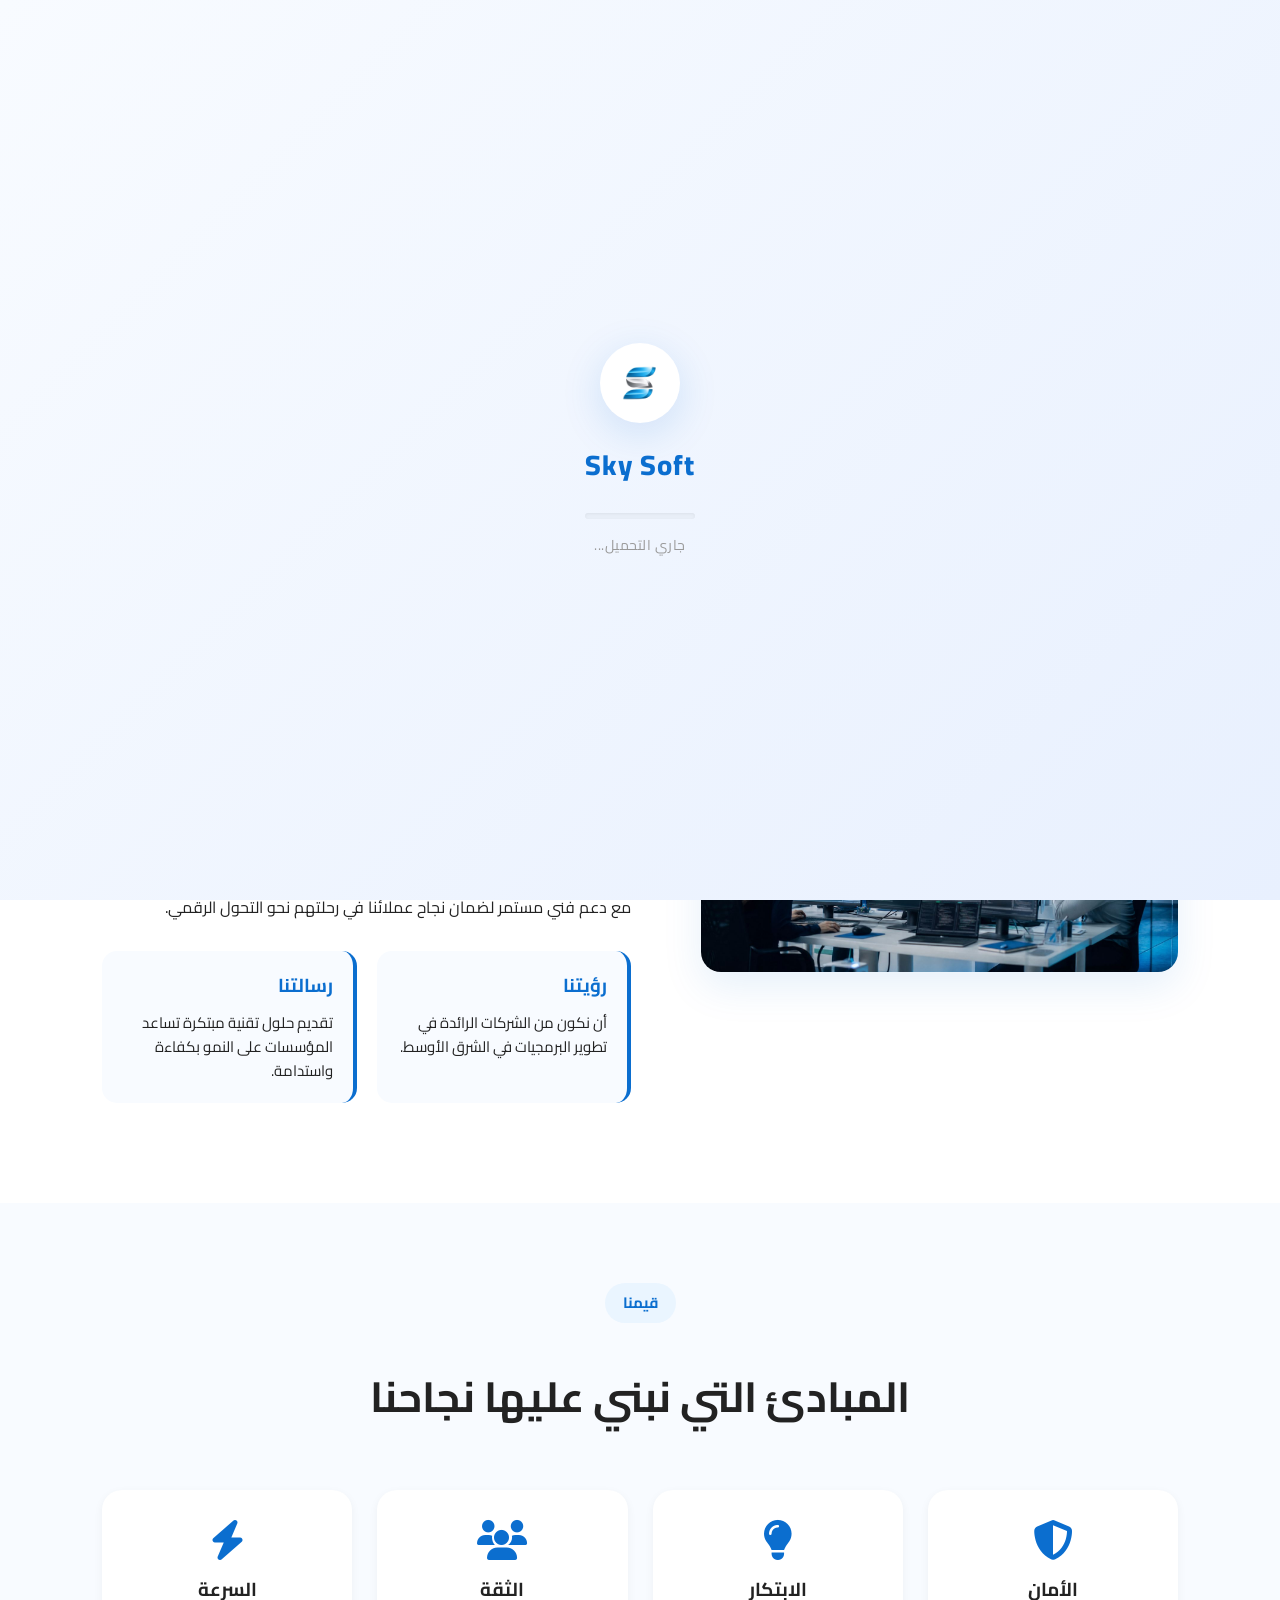
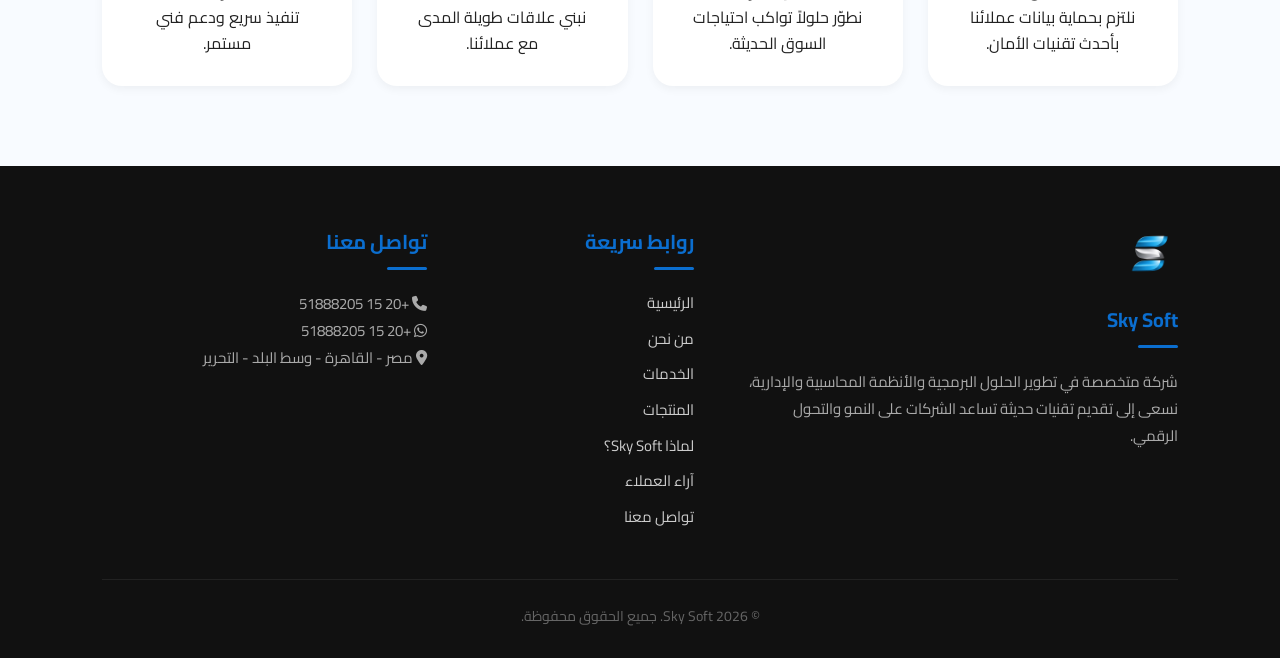
==== about.html @ 3130e707 "Initial commit" ====
<!DOCTYPE html>
<html lang="ar" dir="rtl">

<head>
    <meta charset="UTF-8">
    <meta name="viewport" content="width=device-width, initial-scale=1.0">
    
    <!-- SEO Tags -->
    <meta name="description" content="Sky Soft شركة متخصصة في تطوير الأنظمة المحاسبية والإدارية وحلول ERP وCRM ونقاط البيع، لمساعدة الشركات على إدارة أعمالها بكفاءة.">
    <meta name="keywords" content="Sky Soft, برامج محاسبة, ERP, CRM, POS, برامج شركات, حلول برمجية, برامج إدارية">
    <meta name="author" content="Sky Soft">
    <meta name="robots" content="index, follow">
    <meta name="theme-color" content="#0b6ecf">
    <link rel="icon" href="favicon.ico">
    <link rel="canonical" href="https://engroaa.github.io/skysoft-ERP/about.html">

    <meta property="og:title" content="من نحن | Sky Soft">
    <meta property="og:description" content="تعرف على قصة نجاح Sky Soft ورؤيتنا في تطوير الحلول البرمجية الذكية.">
    <meta property="og:type" content="website">
    <meta property="og:image" content="https://engroaa.github.io/skysoft-ERP/images/og-image.jpg">
    <meta property="og:url" content="https://engroaa.github.io/skysoft-ERP/about.html">
    <meta property="og:locale" content="ar_EG">
    <meta name="twitter:card" content="summary_large_image">

    <link rel="preconnect" href="https://fonts.googleapis.com">
    <link rel="preconnect" href="https://fonts.gstatic.com" crossorigin>
    <link href="https://fonts.googleapis.com/css2?family=Cairo:wght@300;400;600;700;800&display=swap" rel="stylesheet">
    <link rel="stylesheet" href="https://cdnjs.cloudflare.com/ajax/libs/font-awesome/6.7.2/css/all.min.css">
    
    <!-- استدعاء ملف الـ CSS المنظم الجديد -->
    <link rel="stylesheet" href="css/style.css">
    <link rel="stylesheet" href="css/responsive.css">

    <link rel="preload" href="images/about-story.jpg" as="image">
    <link rel="preload" href="favicon.ico" as="image">

    <title>من نحن | Sky Soft</title>
</head>

<body>

<!-- ============================================ -->
<!-- 1. LOADER - نسخة محدثة -->
<!-- ============================================ -->
<div id="loader">
    <div class="loader-container">
        <div class="loader-logo">
            <img src="images/logo-icon.png" alt="Sky Soft">
        </div>
        <h2 class="loader-title">Sky Soft</h2>
        <div class="loader-bar-wrapper">
            <div class="loader-bar">
                <div class="loader-bar-fill"></div>
            </div>
        </div>
        <p class="loader-text">جاري التحميل...</p>
    </div>
</div>
<!-- ============================================ -->
<!-- 2. PROGRESS BAR -->
<!-- ============================================ -->
<div id="progress-bar"></div>

<!-- ============================================ -->
<!-- 3. SKY ASSISTANT (البوت التفاعلي) -->
<!-- ============================================ -->
<div class="sky-assistant">
    <button class="assistant-btn" id="assistantBtn">
        <i class="fa-solid fa-headset"></i>
    </button>
</div>

<div class="assistant-popup" id="assistantPopup">
    <div class="assistant-header">
        <h3>🤖 Sky Assistant</h3>
        <button id="closeAssistant">
            <i class="fa-solid fa-xmark"></i>
        </button>
    </div>
    <div class="assistant-body">
        <p class="assistant-greeting">👋 أهلاً بك في Sky Assistant</p>
        <p class="assistant-sub">اختر سؤالك من القائمة للحصول على الإجابة:</p>
        
        <!-- القائمة المنسدلة -->
        <div class="assistant-dropdown">
            <button class="assistant-dropdown-btn" id="dropdownBtn">
                <span id="selectedQuestion">-- اختر سؤالك --</span>
                <i class="fa-solid fa-chevron-down"></i>
            </button>
            <ul class="assistant-dropdown-menu" id="dropdownMenu">
                <li data-value="q1">ما هي الخدمات التي تقدمها Sky Soft؟</li>
                <li data-value="q2">هل توفرون دعماً فنياً؟</li>
                <li data-value="q3">هل يمكن تخصيص الأنظمة؟</li>
                <li data-value="q4">كيف يمكنني التواصل مع فريق الدعم الفني؟</li>
                <li data-value="q5">هل يمكن ربط البرنامج بماكينة الكاشير؟</li>
                <li data-value="q6">هل يمكن إصدار تقارير مالية مفصلة؟</li>
                <li data-value="q7">هل الدعم الفني متاح طوال اليوم؟</li>
                <li data-value="q8">هل يوجد دعم فني بعد شراء البرنامج؟</li>
                <li data-value="q9">هل أحتاج إلى خبرة محاسبية لاستخدام البرنامج؟</li>
                <li data-value="q10">هل البرنامج آمن على بياناتي؟</li>
            </ul>
        </div>

        <div id="assistantAnswer" class="assistant-answer" style="display: none;">
            <div class="answer-content">
                <i class="fa-solid fa-circle-check"></i>
                <p id="answerText"></p>
            </div>
        </div>

        <div class="assistant-divider"></div>

        <p class="assistant-contact-text">📞 لم تجد إجابة؟ تواصل معنا مباشرة:</p>
        <a href="https://wa.me/201551888205?text=السلام عليكم، أرغب في الاستفسار عن خدمات Sky Soft."
           target="_blank"
           class="assistant-whatsapp">
            <i class="fa-brands fa-whatsapp"></i>
            تواصل عبر واتساب
        </a>
    </div>
</div>

<header>
    <nav class="navbar">
        <a href="index.html" class="logo">
            <img src="images/logo-icon.png" alt="Sky Soft Logo">
            <span>Sky Soft</span>
        </a>
        <div class="menu-toggle" id="menuToggle">
            <i class="fa-solid fa-bars"></i>
        </div>
        <ul class="nav-links">
            <li><a href="index.html">الرئيسية</a></li>
            <li><a href="about.html" class="active">من نحن</a></li>
            <li><a href="Services.html">الخدمات</a></li>
            <li><a href="products.html">المنتجات</a></li>
            <li><a href="WhyUs.html">لماذا Sky Soft؟</a></li>
            <li><a href="Testimonials.html">آراء العملاء</a></li>
            <li><a href="contact.html">تواصل معنا</a></li>
        </ul>
        <a href="https://wa.me/201551888205?text=السلام عليكم، أرغب في طلب استشارة بخصوص خدمات Sky Soft." 
           target="_blank" 
           class="btn">اطلب استشارة</a>
    </nav>
</header>

<section class="page-hero">
    <div class="shape shape1"></div>
    <div class="shape shape2"></div>
    <div class="shape shape3"></div>
    <div class="page-overlay"></div>
    <div class="page-content">
        <h1>من نحن</h1>
        <p>نؤمن بأن التكنولوجيا هي مفتاح نجاح الأعمال، ولذلك نطوّر حلولاً برمجية ذكية تساعد الشركات على النمو بكفاءة وأمان.</p>
        <div class="breadcrumb">
            <a href="index.html">الرئيسية</a>
            <span><i class="fa-solid fa-angle-left"></i></span>
            <span>من نحن</span>
        </div>
    </div>
</section>

<section class="about reveal">
    <div class="about-image">
        <img src="images/about-story.jpg" alt="فريق عمل Sky Soft">
    </div>
    <div class="about-content">
        <span class="section-title">قصتنا</span>
        <h2>نبني حلولاً تساعد الشركات على العمل بذكاء</h2>
        <p>في Sky Soft نؤمن بأن نجاح أي مؤسسة يبدأ من وجود نظام قوي لإدارة أعمالها. لذلك نعمل على تطوير أنظمة محاسبية وإدارية حديثة تساعد الشركات على تنظيم عملياتها واتخاذ قرارات أفضل اعتمادًا على بيانات دقيقة.</p>
        <p>نسعى دائمًا إلى تقديم حلول تجمع بين سهولة الاستخدام، الأداء العالي، والأمان، مع دعم فني مستمر لضمان نجاح عملائنا في رحلتهم نحو التحول الرقمي.</p>
        
        <div class="story-boxes" style="display: grid; grid-template-columns: 1fr 1fr; gap: 20px; margin-top: 30px;">
            <div class="story-box" style="background: #f8fbff; padding: 20px; border-radius: 15px; border-right: 4px solid var(--primary-color);">
                <h3 style="color: var(--primary-color); margin-bottom: 10px;">رؤيتنا</h3>
                <p style="font-size: 15px; margin-bottom: 0;">أن نكون من الشركات الرائدة في تطوير البرمجيات في الشرق الأوسط.</p>
            </div>
            <div class="story-box" style="background: #f8fbff; padding: 20px; border-radius: 15px; border-right: 4px solid var(--primary-color);">
                <h3 style="color: var(--primary-color); margin-bottom: 10px;">رسالتنا</h3>
                <p style="font-size: 15px; margin-bottom: 0;">تقديم حلول تقنية مبتكرة تساعد المؤسسات على النمو بكفاءة واستدامة.</p>
            </div>
        </div>
    </div>
</section>

<section class="values reveal" style="padding: 80px 8%; background: #f8fbff;">
    <div class="section-header">
        <span class="section-title">قيمنا</span>
        <h2>المبادئ التي نبني عليها نجاحنا</h2>
    </div>
    <div class="values-grid" style="display: grid; grid-template-columns: repeat(auto-fit, minmax(220px, 1fr)); gap: 25px;">
        <div class="value-card" style="background: #fff; padding: 30px; border-radius: 20px; text-align: center; box-shadow: var(--shadow-sm);">
            <i class="fa-solid fa-shield-halved" style="font-size: 40px; color: var(--primary-color); margin-bottom: 15px;"></i>
            <h3>الأمان</h3>
            <p>نلتزم بحماية بيانات عملائنا بأحدث تقنيات الأمان.</p>
        </div>
        <div class="value-card" style="background: #fff; padding: 30px; border-radius: 20px; text-align: center; box-shadow: var(--shadow-sm);">
            <i class="fa-solid fa-lightbulb" style="font-size: 40px; color: var(--primary-color); margin-bottom: 15px;"></i>
            <h3>الابتكار</h3>
            <p>نطوّر حلولاً تواكب احتياجات السوق الحديثة.</p>
        </div>
        <div class="value-card" style="background: #fff; padding: 30px; border-radius: 20px; text-align: center; box-shadow: var(--shadow-sm);">
            <i class="fa-solid fa-users" style="font-size: 40px; color: var(--primary-color); margin-bottom: 15px;"></i>
            <h3>الثقة</h3>
            <p>نبني علاقات طويلة المدى مع عملائنا.</p>
        </div>
        <div class="value-card" style="background: #fff; padding: 30px; border-radius: 20px; text-align: center; box-shadow: var(--shadow-sm);">
            <i class="fa-solid fa-bolt" style="font-size: 40px; color: var(--primary-color); margin-bottom: 15px;"></i>
            <h3>السرعة</h3>
            <p>تنفيذ سريع ودعم فني مستمر.</p>
        </div>
    </div>
</section>

<!-- ============================================ -->
<!-- FOOTER - بدون بريد إلكتروني -->
<!-- ============================================ -->
<footer class="footer">
    <div class="footer-container">
        <!-- العمود 1: الشعار ووصف الشركة -->
        <div class="footer-col">
            <a href="index.html" style="text-decoration: none; color: inherit;">
                <img src="images/logo-icon.png" alt="Sky Soft Logo" class="footer-logo">
                <h3>Sky Soft</h3>
            </a>
            <p>شركة متخصصة في تطوير الحلول البرمجية والأنظمة المحاسبية والإدارية، نسعى إلى تقديم تقنيات حديثة تساعد الشركات على النمو والتحول الرقمي.</p>
        </div>

        <!-- العمود 2: روابط سريعة -->
        <div class="footer-col">
            <h3>روابط سريعة</h3>
            <ul>
                <li><a href="index.html">الرئيسية</a></li>
                <li><a href="about.html">من نحن</a></li>
                <li><a href="Services.html">الخدمات</a></li>
                <li><a href="products.html">المنتجات</a></li>
                <li><a href="WhyUs.html">لماذا Sky Soft؟</a></li>
                <li><a href="Testimonials.html">آراء العملاء</a></li>
                <li><a href="contact.html">تواصل معنا</a></li>
            </ul>
        </div>

        <!-- العمود 3: معلومات التواصل (بدون بريد إلكتروني) -->
        <div class="footer-col">
            <h3>تواصل معنا</h3>
            <p><i class="fa-solid fa-phone"></i> <a href="tel:+201551888205" style="color: inherit; text-decoration: none;">+20 15 51888205</a></p>
            <p><i class="fa-brands fa-whatsapp"></i> <a href="https://wa.me/201551888205?text=السلام عليكم، أرغب في الاستفسار عن خدمات Sky Soft." target="_blank" style="color: inherit; text-decoration: none;">+20 15 51888205</a></p>
            <p><i class="fa-solid fa-location-dot"></i> مصر - القاهرة - وسط البلد - التحرير</p>
        </div>
    </div>
    <hr>
    <div class="copyright">
        © <span id="year"></span> Sky Soft. جميع الحقوق محفوظة.
    </div>
</footer>

<button id="topBtn">
    <i class="fa-solid fa-arrow-up"></i>
</button>

<div id="toast" class="toast"></div>

<script src="js/main.js"></script>
</body>
</html>
---- css/style.css ----
/* style.css */
/*==========================
        1. ROOT & GENERAL
==========================*/
:root {
    /* Colors */
    --primary-color: #0b6ecf;
    --primary-hover: #0958a8;
    --secondary-color: #2196f3;
    --bg-light: #f8fbff;
    --bg-white: #ffffff;
    --text-dark: #222;
    --text-muted: #666;
    --text-light: #555;
    
    /* Shadows */
    --shadow-sm: 0 3px 10px rgba(0,0,0,.05);
    --shadow-md: 0 10px 25px rgba(0,0,0,.08);
    --shadow-lg: 0 15px 40px rgba(11, 110, 207, 0.1);
    
    /* Transitions */
    --transition: all 0.35s ease;
}

* {
    margin: 0;
    padding: 0;
    box-sizing: border-box;
}

html {
    scroll-behavior: smooth;
}

body {
    font-family: 'Cairo', sans-serif;
    background: var(--bg-light);
    color: var(--text-dark);
    line-height: 1.6;
    overflow-x: hidden;
}

a {
    text-decoration: none;
    transition: var(--transition);
}

ul {
    list-style: none;
}

img {
    max-width: 100%;
}

/*==========================
        2. COMPONENTS
==========================*/

/* Buttons */
.btn-primary {
    background: var(--primary-color);
    color: white;
    padding: 15px 35px;
    border-radius: 40px;
    font-weight: 600;
    box-shadow: 0 8px 20px rgba(11, 110, 207, .2);
    display: inline-block;
}

.btn-primary:hover {
    transform: translateY(-3px);
    box-shadow: 0 12px 25px rgba(11, 110, 207, .3);
    background: var(--primary-hover);
}

.btn-secondary {
    border: 2px solid var(--primary-color);
    color: var(--primary-color);
    padding: 15px 35px;
    border-radius: 40px;
    font-weight: 600;
    display: inline-block;
}

.btn-secondary:hover {
    background: var(--primary-color);
    color: white;
}

/* Section Header */
.section-header {
    text-align: center;
    max-width: 800px;
    margin: 0 auto 60px;
}

.section-title {
    display: inline-block;
    background: #eaf5ff;
    color: var(--primary-color);
    padding: 8px 18px;
    border-radius: 30px;
    font-size: 15px;
    font-weight: bold;
    margin-bottom: 20px;
}

.section-header h2 {
    font-size: 42px;
    margin: 20px 0;
    color: var(--text-dark);
}

/*==========================
        3. NAVBAR
==========================*/
header {
    position: fixed;
    width: 100%;
    top: 0;
    z-index: 1000;
}

.navbar {
    display: flex;
    justify-content: space-between;
    align-items: center;
    background: var(--bg-white);
    padding: 18px 8%;
    box-shadow: var(--shadow-sm);
    transition: var(--transition);
}

.navbar.scrolled {
    padding: 12px 8%;
    background: rgba(255, 255, 255, .97);
    backdrop-filter: blur(10px);
    box-shadow: 0 8px 25px rgba(0,0,0,.1);
}

.logo {
    display: flex;
    align-items: center;
    gap: 12px;
}

.logo img {
    width: 48px;
    height: 48px;
}

.nav-links {
    display: flex;
    gap: 28px;
}

.nav-links a {
    color: #333;
    font-size: 17px;
    font-weight: 500;
}

.nav-links a:hover, .nav-links a.active {
    color: var(--primary-color);
}

.navbar .btn {
    background: var(--primary-color);
    color: white;
    padding: 10px 24px;
    border-radius: 30px;
    font-weight: 600;
}

.menu-toggle {
    display: none;
    font-size: 28px;
    cursor: pointer;
    color: var(--primary-color);
}

/*==========================
        4. HERO SECTION
==========================*/
.hero {
    display: flex;
    padding: 170px 8% 60px;
    gap: 60px;
    justify-content: space-between;
    align-items: center;
    min-height: 90vh;
    background: linear-gradient(135deg, #edf6ff, #ffffff, #edf6ff);
}

.hero-text {
    width: 50%;
}

.hero-text h1 {
    font-size: 55px;
    color: var(--primary-color);
    line-height: 1.3;
    margin-bottom: 25px;
}

.hero-text p {
    font-size: 20px;
    line-height: 1.8;
    color: var(--text-light);
    margin-bottom: 35px;
}

.hero-buttons {
    display: flex;
    gap: 20px;
}

.hero-image {
    width: 45%;
    text-align: center;
}

.hero-image img {
    width: 100%;
    max-width: 550px;
    animation: float 4s ease-in-out infinite;
}

/*==========================
        5. ABOUT SECTION
==========================*/
.about {
    display: flex;
    align-items: center;
    justify-content: space-between;
    gap: 70px;
    padding: 100px 8%;
    background: white;
}

.about-image {
    width: 45%;
}

.about-image img {
    width: 100%;
    border-radius: 20px;
    box-shadow: var(--shadow-lg);
}

.about-content {
    width: 50%;
}

.about-content h2 {
    font-size: 40px;
    margin-bottom: 25px;
}

.about-list li {
    margin-bottom: 15px;
    font-size: 18px;
    display: flex;
    align-items: center;
    gap: 10px;
}

.about-list li::before {
    content: "✔";
    color: var(--primary-color);
    font-weight: bold;
}

/*==========================
        6. SERVICES & PRODUCTS
==========================*/
.services {
    padding: 100px 8%;
    background: var(--bg-light);
}

.services-grid, .products-grid, .why-grid {
    display: grid;
    grid-template-columns: repeat(auto-fit, minmax(280px, 1fr));
    gap: 30px;
}

.service-card, .product-card, .why-card {
    background: white;
    border-radius: 20px;
    padding: 40px 30px;
    text-align: center;
    transition: var(--transition);
    box-shadow: var(--shadow-sm);
}

.service-card:hover, .product-card:hover, .why-card:hover {
    transform: translateY(-12px);
    box-shadow: var(--shadow-lg);
}

.service-icon, .why-icon {
    font-size: 45px;
    margin-bottom: 20px;
    color: var(--primary-color);
}

.product-card {
    padding: 0;
    overflow: hidden;
}

.product-card img {
    width: 100%;
    height: 220px;
    object-fit: cover;
}

.product-card h3, .product-card p, .product-card a {
    margin: 20px;
}

/*==========================
        7. MODERN CONTACT
==========================*/
.contact-preview {
    padding: 100px 8%;
    background: var(--bg-light);
}

.contact-preview-container {
    display: grid;
    grid-template-columns: 1fr 1.2fr;
    gap: 40px;
    align-items: stretch;
}

.contact-info {
    display: flex;
    flex-direction: column;
    gap: 20px;
}

.contact-item {
    background: #ffffff;
    padding: 25px;
    border-radius: 20px;
    display: flex;
    align-items: center;
    gap: 20px;
    box-shadow: var(--shadow-sm);
    transition: var(--transition);
    border: 1px solid rgba(11, 110, 207, 0.05);
    cursor: pointer;
}

.contact-item:hover {
    transform: translateY(-5px);
    box-shadow: var(--shadow-lg);
    border-color: var(--primary-color);
}

.contact-item i {
    width: 60px;
    height: 60px;
    background: rgba(11, 110, 207, 0.1);
    color: var(--primary-color);
    border-radius: 15px;
    display: flex;
    align-items: center;
    justify-content: center;
    font-size: 24px;
    transition: var(--transition);
}

.contact-item:hover i {
    background: var(--primary-color);
    color: #fff;
}

.contact-item h3 {
    font-size: 18px;
    margin-bottom: 4px;
}

.contact-item p {
    color: var(--text-muted);
    margin: 0;
}

.contact-map {
    border-radius: 30px;
    overflow: hidden;
    box-shadow: var(--shadow-md);
    border: 8px solid #fff;
}

.contact-map iframe {
    width: 100%;
    height: 100%;
    min-height: 400px;
    border: 0;
}

/* ==========================
   FOOTER - نسخة محدثة
========================== */
.footer {
    background: #111;
    color: #fff;
    padding: 60px 8% 30px;
}

.footer-container {
    display: grid;
    grid-template-columns: 2fr 1fr 1.5fr;
    gap: 50px;
    margin-bottom: 40px;
    max-width: 1200px;
    margin-left: auto;
    margin-right: auto;
}

.footer-col h3 {
    margin-bottom: 20px;
    font-size: 20px;
    color: var(--primary-color);
    position: relative;
    padding-bottom: 12px;
}

.footer-col h3::after {
    content: '';
    position: absolute;
    bottom: 0;
    right: 0;
    width: 40px;
    height: 3px;
    background: var(--primary-color);
    border-radius: 3px;
}

.footer-col p {
    color: #aaa;
    line-height: 1.8;
    font-size: 15px;
}

.footer-col ul li {
    margin-bottom: 10px;
}

.footer-col a {
    color: #ccc;
    transition: var(--transition);
    font-size: 15px;
}

.footer-col a:hover {
    color: var(--primary-color);
    padding-right: 5px;
}

.footer-logo {
    width: 55px;
    margin-bottom: 15px;
}

.footer hr {
    border: none;
    border-top: 1px solid #222;
    max-width: 1200px;
    margin: 0 auto;
}

.copyright {
    text-align: center;
    padding-top: 25px;
    color: #666;
    font-size: 14px;
    max-width: 1200px;
    margin: 0 auto;
}

/* تحسينات للجوال */
@media (max-width: 768px) {
    .footer {
        padding: 40px 5% 20px;
    }

    .footer-container {
        grid-template-columns: 1fr;
        gap: 30px;
        text-align: center;
    }

    .footer-col h3::after {
        right: 50%;
        transform: translateX(50%);
    }

    .footer-col {
        text-align: center;
    }

    .footer-col a:hover {
        padding-right: 0;
    }
}
/*==========================
        9. LOADER
==========================*/
#loader {
    position: fixed;
    inset: 0;
    background: linear-gradient(135deg, #f8fbff, #e8f0fe);
    display: flex;
    justify-content: center;
    align-items: center;
    z-index: 9999;
    transition: opacity 0.8s ease, visibility 0.8s ease;
}

#loader.hide {
    opacity: 0;
    visibility: hidden;
    pointer-events: none;
}

.loader-container {
    text-align: center;
    padding: 40px;
}

.loader-logo {
    width: 80px;
    height: 80px;
    margin: 0 auto 20px;
    background: #ffffff;
    border-radius: 50%;
    display: flex;
    align-items: center;
    justify-content: center;
    box-shadow: 0 10px 40px rgba(11, 110, 207, 0.15);
    animation: loaderPulse 1.5s ease-in-out infinite;
}

.loader-logo img {
    width: 50px;
    height: 50px;
    object-fit: contain;
}

.loader-title {
    font-size: 28px;
    font-weight: 800;
    color: #0b6ecf;
    margin: 0 0 25px 0;
    letter-spacing: 1px;
}

.loader-bar-wrapper {
    max-width: 280px;
    margin: 0 auto;
}

.loader-bar {
    width: 100%;
    height: 6px;
    background: #e8eef7;
    border-radius: 10px;
    overflow: hidden;
    box-shadow: inset 0 1px 3px rgba(0,0,0,0.05);
}

.loader-bar-fill {
    width: 0%;
    height: 100%;
    background: linear-gradient(90deg, #0b6ecf, #2196f3, #0b6ecf);
    background-size: 200% 100%;
    border-radius: 10px;
    animation: loaderProgress 2s ease-in-out infinite, loaderShine 1.5s linear infinite;
}

.loader-text {
    margin-top: 15px;
    font-size: 14px;
    color: #999;
    font-weight: 400;
    letter-spacing: 0.5px;
}

/* Loader Animations */
@keyframes loaderPulse {
    0%, 100% {
        transform: scale(1);
        box-shadow: 0 10px 40px rgba(11, 110, 207, 0.15);
    }
    50% {
        transform: scale(1.05);
        box-shadow: 0 15px 60px rgba(11, 110, 207, 0.25);
    }
}

@keyframes loaderProgress {
    0% { width: 0%; }
    50% { width: 70%; }
    100% { width: 100%; }
}

@keyframes loaderShine {
    0% { background-position: 200% 0; }
    100% { background-position: -200% 0; }
}

/*==========================
        10. PROGRESS BAR
==========================*/
#progress-bar {
    position: fixed;
    top: 0;
    left: 0;
    width: 0;
    height: 4px;
    background: linear-gradient(90deg, #0b6ecf, #2196f3, #0b6ecf);
    z-index: 9999;
    transition: width 0.1s ease, opacity 0.3s ease;
    opacity: 0;
    box-shadow: 0 0 10px rgba(11, 110, 207, 0.3);
}

/*==========================
        11. BACK TO TOP BUTTON
==========================*/
#topBtn {
    position: fixed;
    bottom: 30px;
    right: 30px;
    width: 50px;
    height: 50px;
    background: var(--primary-color);
    color: white;
    border: none;
    border-radius: 50%;
    font-size: 22px;
    cursor: pointer;
    box-shadow: 0 5px 15px rgba(11, 110, 207, 0.3);
    transition: var(--transition);
    opacity: 0;
    visibility: hidden;
    transform: translateY(20px);
    z-index: 999;
}

#topBtn.show {
    opacity: 1;
    visibility: visible;
    transform: translateY(0);
}

#topBtn:hover {
    transform: translateY(-5px);
    background: var(--primary-hover);
}

/*==========================
        12. TOAST
==========================*/
.toast {
    position: fixed;
    bottom: 30px;
    left: 50%;
    transform: translateX(-50%);
    background: #333;
    color: #fff;
    padding: 12px 25px;
    border-radius: 30px;
    z-index: 10000;
    display: none;
}

.toast.show {
    display: block;
    animation: fadeInOut 2.5s forwards;
}

@keyframes fadeInOut {
    0% { opacity: 0; bottom: 20px; }
    20% { opacity: 1; bottom: 30px; }
    80% { opacity: 1; bottom: 30px; }
    100% { opacity: 0; bottom: 20px; }
}

/*==========================
        13. SKY ASSISTANT
==========================*/
.sky-assistant {
    position: fixed;
    bottom: 30px;
    left: 30px;
    z-index: 999;
}

.assistant-btn {
    width: 60px;
    height: 60px;
    background: var(--primary-color);
    color: white;
    border: none;
    border-radius: 50%;
    font-size: 28px;
    cursor: pointer;
    box-shadow: 0 5px 20px rgba(11, 110, 207, 0.4);
    transition: var(--transition);
    display: flex;
    align-items: center;
    justify-content: center;
}

.assistant-btn:hover {
    transform: scale(1.1);
    box-shadow: 0 8px 30px rgba(11, 110, 207, 0.5);
}

.assistant-btn i {
    font-size: 28px;
}

.assistant-popup {
    display: none;
    position: fixed;
    bottom: 110px;
    left: 30px;
    width: 380px;
    max-width: calc(100vw - 60px);
    max-height: 80vh;
    background: #ffffff;
    border-radius: 20px;
    box-shadow: 0 20px 60px rgba(0, 0, 0, 0.2);
    z-index: 1000;
    overflow: hidden;
    animation: slideUp 0.3s ease-out;
    border: 1px solid rgba(11, 110, 207, 0.1);
}

@keyframes slideUp {
    from { transform: translateY(20px) scale(0.95); opacity: 0; }
    to { transform: translateY(0) scale(1); opacity: 1; }
}

@keyframes fadeIn {
    from { opacity: 0; transform: translateY(-10px); }
    to { opacity: 1; transform: translateY(0); }
}

.assistant-header {
    background: linear-gradient(135deg, #0b6ecf, #0a4a8f);
    color: white;
    padding: 18px 22px;
    display: flex;
    justify-content: space-between;
    align-items: center;
}

.assistant-header h3 {
    font-size: 18px;
    margin: 0;
    font-weight: 700;
}

.assistant-header button {
    background: none;
    border: none;
    color: white;
    cursor: pointer;
    font-size: 22px;
    opacity: 0.8;
    transition: all 0.3s ease;
}

.assistant-header button:hover {
    opacity: 1;
    transform: rotate(90deg);
}

.assistant-body {
    padding: 22px;
}

.assistant-greeting {
    font-size: 18px;
    font-weight: 700;
    color: #222;
    margin: 0 0 5px 0;
}

.assistant-sub {
    font-size: 14px;
    color: #888;
    margin: 0 0 18px 0;
}

/* Dropdown */
.assistant-dropdown {
    position: relative;
    width: 100%;
    margin-bottom: 18px;
}

.assistant-dropdown-btn {
    width: 100%;
    padding: 14px 18px;
    background: #f5f9ff;
    border: 2px solid #e8eef7;
    border-radius: 12px;
    font-size: 15px;
    font-family: 'Cairo', sans-serif;
    color: #222;
    cursor: pointer;
    display: flex;
    justify-content: space-between;
    align-items: center;
    transition: all 0.3s ease;
    text-align: right;
}

.assistant-dropdown-btn:hover {
    border-color: #0b6ecf;
    background: #edf5ff;
}

.assistant-dropdown-btn:focus {
    outline: none;
    border-color: #0b6ecf;
    box-shadow: 0 0 0 4px rgba(11, 110, 207, 0.1);
}

.assistant-dropdown-btn i {
    color: #0b6ecf;
    transition: transform 0.3s ease;
    font-size: 14px;
}

.assistant-dropdown-menu {
    position: absolute;
    top: calc(100% + 8px);
    right: 0;
    left: 0;
    background: #ffffff;
    border-radius: 12px;
    box-shadow: 0 15px 40px rgba(0, 0, 0, 0.12);
    list-style: none;
    padding: 8px 0;
    margin: 0;
    max-height: 280px;
    overflow-y: auto;
    display: none;
    z-index: 1001;
    border: 1px solid rgba(11, 110, 207, 0.08);
}

.assistant-dropdown-menu.open {
    display: block;
    animation: fadeIn 0.2s ease;
}

.assistant-dropdown-menu li {
    padding: 12px 18px;
    cursor: pointer;
    font-size: 14px;
    color: #333;
    transition: all 0.2s ease;
    border-right: 3px solid transparent;
    font-family: 'Cairo', sans-serif;
}

.assistant-dropdown-menu li:hover {
    background: #f5f9ff;
    color: #0b6ecf;
    border-right-color: #0b6ecf;
}

.assistant-dropdown-menu li:active {
    background: #e8eef7;
}

.assistant-dropdown-menu::-webkit-scrollbar {
    width: 5px;
}

.assistant-dropdown-menu::-webkit-scrollbar-track {
    background: #f5f9ff;
    border-radius: 10px;
}

.assistant-dropdown-menu::-webkit-scrollbar-thumb {
    background: #0b6ecf;
    border-radius: 10px;
}

/* Assistant Answer */
.assistant-answer {
    background: #f5f9ff;
    border-radius: 12px;
    padding: 16px 18px;
    margin-bottom: 18px;
    border-right: 4px solid #0b6ecf;
}

.answer-content {
    display: flex;
    gap: 12px;
    align-items: flex-start;
}

.answer-content i {
    color: #0b6ecf;
    font-size: 20px;
    margin-top: 2px;
    flex-shrink: 0;
}

.answer-content p {
    margin: 0;
    font-size: 15px;
    line-height: 1.8;
    color: #333;
}

.assistant-divider {
    height: 1px;
    background: #e8eef7;
    margin: 18px 0;
}

.assistant-contact-text {
    font-size: 14px;
    color: #888;
    margin: 0 0 12px 0;
    text-align: center;
}

.assistant-whatsapp {
    display: flex;
    align-items: center;
    justify-content: center;
    gap: 10px;
    background: #25d366;
    color: white;
    padding: 12px 20px;
    border-radius: 12px;
    font-weight: 600;
    text-decoration: none;
    font-size: 15px;
    transition: all 0.3s ease;
    font-family: 'Cairo', sans-serif;
}

.assistant-whatsapp:hover {
    background: #1da851;
    transform: translateY(-2px);
    color: white;
}

.assistant-whatsapp i {
    font-size: 20px;
}

/*==========================
        14. PAGE HERO (للصفحات الداخلية)
==========================*/
.page-hero {
    position: relative;
    height: 400px;
    display: flex;
    align-items: center;
    justify-content: center;
    text-align: center;
    background: linear-gradient(135deg, #0b6ecf, #081b33);
    overflow: hidden;
    margin-top: 80px;
}

.page-overlay {
    position: absolute;
    inset: 0;
    background: rgba(0,0,0,.25);
}

.page-content {
    position: relative;
    z-index: 2;
    color: #fff;
    width: min(90%, 800px);
}

.page-content h1 {
    font-size: 54px;
    margin-bottom: 20px;
    font-weight: 800;
}

.page-content p {
    line-height: 2;
    font-size: 20px;
    opacity: 0.9;
}

/* Shapes */
.shape {
    position: absolute;
    border-radius: 50%;
    background: rgba(255,255,255,.08);
    animation: float 8s ease-in-out infinite;
}

.shape1 {
    width: 180px;
    height: 180px;
    top: 40px;
    right: 8%;
}

.shape2 {
    width: 120px;
    height: 120px;
    left: 12%;
    bottom: 40px;
    animation-delay: 2s;
}

.shape3 {
    width: 70px;
    height: 70px;
    left: 30%;
    top: 120px;
    animation-delay: 4s;
}

@keyframes float {
    0%, 100% { transform: translateY(0); }
    50% { transform: translateY(-15px); }
}

/*==========================
        15. STATS
==========================*/
.stats {
    padding: 80px 8%;
    display: grid;
    grid-template-columns: repeat(auto-fit, minmax(220px, 1fr));
    gap: 25px;
}

.stat-card {
    background: #fff;
    padding: 30px;
    border-radius: 16px;
    text-align: center;
    box-shadow: 0 10px 25px rgba(0,0,0,.08);
}

.stat-card h2 {
    font-size: 42px;
    font-weight: 800;
    color: var(--primary-color);
}

.stat-card p {
    font-size: 16px;
    color: var(--text-muted);
    margin-top: 5px;
}

/*==========================
        16. CTA
==========================*/
.cta {
    padding: 80px 8%;
    text-align: center;
    background: linear-gradient(135deg, #0b6ecf, #0a4a8f);
    color: #fff;
}

.cta h2 {
    font-size: 38px;
    margin-bottom: 15px;
}

.cta p {
    font-size: 18px;
    opacity: 0.9;
    max-width: 600px;
    margin: 0 auto;
}

.cta-buttons {
    display: flex;
    justify-content: center;
    gap: 20px;
    flex-wrap: wrap;
    margin-top: 30px;
}

.cta .btn-primary {
    background: #fff;
    color: var(--primary-color);
    box-shadow: 0 8px 20px rgba(0,0,0,.2);
}

.cta .btn-primary:hover {
    background: #f0f0f0;
    transform: translateY(-3px);
}

.cta .btn-secondary {
    border-color: #fff;
    color: #fff;
}

.cta .btn-secondary:hover {
    background: #fff;
    color: var(--primary-color);
}

/*==========================
        17. ADDITIONAL STYLES
==========================*/
.reveal {
    opacity: 1;
    transform: none;
    transition: .6s;
}

/* ============================================
   CONTACT PAGE STYLES
============================================ */
.contact-page {
    padding: 80px 8%;
    background: var(--bg-light);
}

.contact-page-grid {
    display: grid;
    grid-template-columns: repeat(auto-fit, minmax(250px, 1fr));
    gap: 30px;
    max-width: 1200px;
    margin: 0 auto;
}

.contact-page-card {
    background: #fff;
    padding: 35px 25px;
    border-radius: 20px;
    text-align: center;
    box-shadow: var(--shadow-sm);
    transition: var(--transition);
    border: 1px solid rgba(11, 110, 207, 0.05);
    position: relative;
    overflow: hidden;
}

.contact-page-card::before {
    content: '';
    position: absolute;
    top: 0;
    right: 0;
    width: 100%;
    height: 4px;
    background: linear-gradient(90deg, #0b6ecf, #2196f3);
    transform: scaleX(0);
    transition: transform 0.4s ease;
}

.contact-page-card:hover::before {
    transform: scaleX(1);
}

.contact-page-card:hover {
    transform: translateY(-8px);
    box-shadow: var(--shadow-lg);
    border-color: var(--primary-color);
}

.contact-page-icon {
    width: 70px;
    height: 70px;
    background: rgba(11, 110, 207, 0.08);
    border-radius: 50%;
    display: flex;
    align-items: center;
    justify-content: center;
    margin: 0 auto 20px;
    font-size: 28px;
    color: var(--primary-color);
    transition: var(--transition);
}

.contact-page-card:hover .contact-page-icon {
    background: var(--primary-color);
    color: #fff;
    transform: scale(1.05);
}

.contact-page-card h3 {
    font-size: 20px;
    margin-bottom: 8px;
    color: var(--text-dark);
}

.contact-page-card p {
    color: var(--text-muted);
    font-size: 15px;
    margin-bottom: 15px;
    line-height: 1.6;
}

.contact-page-link {
    display: inline-flex;
    align-items: center;
    gap: 8px;
    padding: 10px 20px;
    background: rgba(11, 110, 207, 0.06);
    color: var(--primary-color);
    border-radius: 30px;
    font-weight: 600;
    font-size: 14px;
    transition: var(--transition);
    border: none;
    cursor: pointer;
    text-decoration: none;
}

.contact-page-link:hover {
    background: var(--primary-color);
    color: #fff;
    transform: translateY(-2px);
}

.contact-page-link.whatsapp {
    background: rgba(37, 211, 102, 0.1);
    color: #25d366;
}

.contact-page-link.whatsapp:hover {
    background: #25d366;
    color: #fff;
}

.contact-page-link i {
    font-size: 16px;
}

.copy-btn {
    background: rgba(11, 110, 207, 0.06);
    color: var(--primary-color);
    font-family: 'Cairo', sans-serif;
}

.copy-btn:hover {
    background: var(--primary-color);
    color: #fff;
}

.contact-map-section {
    padding: 80px 8%;
    background: #fff;
}

.contact-map-wrapper {
    max-width: 1200px;
    margin: 0 auto;
    border-radius: 20px;
    overflow: hidden;
    box-shadow: var(--shadow-md);
    border: 4px solid #fff;
}

.contact-map-wrapper iframe {
    width: 100%;
    height: 450px;
    border: 0;
    display: block;
}

/* ============================================
   WHY US PAGE STYLES
============================================ */
.why-intro {
    padding: 80px 8% 40px;
    background: var(--bg-light);
}

.why-features {
    padding: 40px 8% 80px;
    background: var(--bg-light);
}

.why-features-grid {
    display: grid;
    grid-template-columns: repeat(auto-fit, minmax(320px, 1fr));
    gap: 30px;
    max-width: 1200px;
    margin: 0 auto;
}

.why-feature-card {
    background: #fff;
    padding: 35px 30px;
    border-radius: 20px;
    text-align: center;
    box-shadow: var(--shadow-sm);
    transition: var(--transition);
    border: 1px solid rgba(11, 110, 207, 0.05);
    position: relative;
}

.why-feature-card:hover {
    transform: translateY(-10px);
    box-shadow: var(--shadow-lg);
    border-color: var(--primary-color);
}

.why-feature-icon {
    width: 70px;
    height: 70px;
    background: rgba(11, 110, 207, 0.08);
    border-radius: 50%;
    display: flex;
    align-items: center;
    justify-content: center;
    margin: 0 auto 20px;
    font-size: 28px;
    color: var(--primary-color);
    transition: var(--transition);
}

.why-feature-card:hover .why-feature-icon {
    background: var(--primary-color);
    color: #fff;
    transform: scale(1.05);
}

.why-feature-card h3 {
    font-size: 22px;
    margin-bottom: 15px;
    color: var(--text-dark);
}

.why-feature-card p {
    color: var(--text-muted);
    line-height: 1.8;
    font-size: 16px;
}

.why-stats {
    padding: 80px 8%;
    background: linear-gradient(135deg, #0b6ecf, #0a4a8f);
}

.stats-grid {
    display: grid;
    grid-template-columns: repeat(auto-fit, minmax(200px, 1fr));
    gap: 30px;
    max-width: 1000px;
    margin: 0 auto;
}

.stat-item {
    text-align: center;
    color: #fff;
}

.stat-item h2 {
    font-size: 48px;
    font-weight: 800;
    margin-bottom: 5px;
}

.stat-item p {
    font-size: 18px;
    opacity: 0.9;
}

.why-vision {
    padding: 80px 8%;
    background: #fff;
}

.vision-grid {
    display: grid;
    grid-template-columns: repeat(auto-fit, minmax(300px, 1fr));
    gap: 30px;
    max-width: 1200px;
    margin: 0 auto;
}

.vision-card {
    padding: 35px 30px;
    border-radius: 20px;
    text-align: center;
    box-shadow: var(--shadow-sm);
    transition: var(--transition);
    border: 1px solid rgba(11, 110, 207, 0.05);
}

.vision-card:hover {
    transform: translateY(-8px);
    box-shadow: var(--shadow-lg);
}

.vision-mission {
    background: linear-gradient(135deg, rgba(11, 110, 207, 0.05), rgba(11, 110, 207, 0.02));
}

.vision-vision {
    background: linear-gradient(135deg, rgba(37, 211, 102, 0.05), rgba(37, 211, 102, 0.02));
}

.vision-values {
    background: linear-gradient(135deg, rgba(255, 193, 7, 0.05), rgba(255, 193, 7, 0.02));
}

.vision-icon {
    width: 60px;
    height: 60px;
    border-radius: 50%;
    display: flex;
    align-items: center;
    justify-content: center;
    margin: 0 auto 20px;
    font-size: 26px;
}

.vision-mission .vision-icon {
    background: rgba(11, 110, 207, 0.1);
    color: var(--primary-color);
}

.vision-vision .vision-icon {
    background: rgba(37, 211, 102, 0.1);
    color: #25d366;
}

.vision-values .vision-icon {
    background: rgba(255, 193, 7, 0.1);
    color: #ffc107;
}

.vision-card h3 {
    font-size: 24px;
    margin-bottom: 15px;
}

.vision-card p {
    color: var(--text-muted);
    line-height: 1.8;
}

.vision-values ul {
    list-style: none;
    padding: 0;
    text-align: right;
}

.vision-values ul li {
    padding: 8px 0;
    color: var(--text-dark);
    font-size: 16px;
    border-bottom: 1px solid rgba(0,0,0,0.05);
}

.vision-values ul li:last-child {
    border-bottom: none;
}

.why-different {
    padding: 80px 8%;
    background: var(--bg-light);
}

.different-grid {
    display: grid;
    grid-template-columns: repeat(auto-fit, minmax(350px, 1fr));
    gap: 25px;
    max-width: 1100px;
    margin: 0 auto;
}

.different-item {
    display: flex;
    gap: 20px;
    background: #fff;
    padding: 25px 30px;
    border-radius: 16px;
    box-shadow: var(--shadow-sm);
    transition: var(--transition);
    align-items: flex-start;
}

.different-item:hover {
    transform: translateY(-5px);
    box-shadow: var(--shadow-lg);
}

.different-number {
    font-size: 32px;
    font-weight: 800;
    color: var(--primary-color);
    opacity: 0.3;
    min-width: 55px;
    line-height: 1;
}

.different-content h3 {
    font-size: 20px;
    margin-bottom: 8px;
    color: var(--text-dark);
}

.different-content p {
    color: var(--text-muted);
    line-height: 1.7;
    font-size: 15px;
}

/* ============================================
   TESTIMONIALS PAGE STYLES
============================================ */
.testimonials-intro {
    padding: 60px 8% 40px;
    background: var(--bg-light);
}

.testimonials-grid {
    padding: 40px 8% 80px;
    background: var(--bg-light);
}

.testimonial-cards {
    display: grid;
    grid-template-columns: repeat(auto-fit, minmax(350px, 1fr));
    gap: 30px;
    max-width: 1200px;
    margin: 0 auto;
}

.testimonial-card-full {
    background: #fff;
    padding: 30px 28px;
    border-radius: 20px;
    box-shadow: var(--shadow-sm);
    transition: var(--transition);
    border: 1px solid rgba(11, 110, 207, 0.05);
}

.testimonial-card-full:hover {
    transform: translateY(-5px);
    box-shadow: var(--shadow-lg);
    border-color: var(--primary-color);
}

.testimonial-header {
    display: flex;
    align-items: center;
    gap: 15px;
    margin-bottom: 15px;
    flex-wrap: wrap;
}

.testimonial-avatar {
    width: 55px;
    height: 55px;
    background: linear-gradient(135deg, var(--primary-color), #2196f3);
    border-radius: 50%;
    display: flex;
    align-items: center;
    justify-content: center;
    color: #fff;
    font-weight: 700;
    font-size: 18px;
    flex-shrink: 0;
}

.testimonial-info {
    flex: 1;
}

.testimonial-info h3 {
    font-size: 18px;
    margin: 0;
    color: var(--text-dark);
}

.testimonial-info span {
    font-size: 14px;
    color: var(--text-muted);
    display: block;
}

.testimonial-rating {
    color: #ffc107;
    font-size: 14px;
    letter-spacing: 2px;
    margin-right: auto;
}

.testimonial-text {
    color: var(--text-light);
    line-height: 1.8;
    font-size: 16px;
    margin: 0;
    position: relative;
    padding-right: 20px;
}

.testimonial-text::before {
    content: '"';
    font-size: 40px;
    color: var(--primary-color);
    opacity: 0.2;
    position: absolute;
    top: -10px;
    right: -5px;
    font-family: Georgia, serif;
}

.testimonials-faq {
    padding: 80px 8%;
    background: #fff;
}

.testimonials-faq .faq-container {
    max-width: 900px;
    margin: 0 auto;
}

.testimonials-faq .faq-item {
    background: var(--bg-light);
    border-radius: 12px;
    margin-bottom: 12px;
    border: 1px solid rgba(11, 110, 207, 0.05);
    transition: var(--transition);
}

.testimonials-faq .faq-item:hover {
    border-color: var(--primary-color);
}

.testimonials-faq .faq-question {
    width: 100%;
    padding: 18px 22px;
    background: none;
    border: none;
    display: flex;
    justify-content: space-between;
    align-items: center;
    font-size: 17px;
    font-weight: 600;
    color: var(--text-dark);
    cursor: pointer;
    font-family: 'Cairo', sans-serif;
    text-align: right;
    transition: var(--transition);
}

.testimonials-faq .faq-question:hover {
    color: var(--primary-color);
}

.testimonials-faq .faq-question span {
    font-size: 22px;
    color: var(--primary-color);
    transition: transform 0.3s ease;
    margin-right: 15px;
}

.testimonials-faq .faq-question.active span {
    transform: rotate(45deg);
}

.testimonials-faq .faq-answer {
    max-height: 0;
    overflow: hidden;
    transition: max-height 0.3s ease, padding 0.3s ease;
    padding: 0 22px;
    color: var(--text-muted);
    line-height: 1.8;
}

.testimonials-faq .faq-answer.open {
    max-height: 300px;
    padding: 0 22px 18px;
}

.testimonials-faq .faq-answer a {
    color: var(--primary-color);
    text-decoration: none;
}

.testimonials-faq .faq-answer a:hover {
    text-decoration: underline;
}

.faq-footer {
    margin-top: 50px;
    display: flex;
    justify-content: center;
}

.faq-help-box {
    background: linear-gradient(135deg, rgba(11, 110, 207, 0.05), rgba(11, 110, 207, 0.02));
    border: 2px solid var(--primary-color);
    border-radius: 20px;
    padding: 40px 50px;
    text-align: center;
    max-width: 600px;
    width: 100%;
}

.faq-help-box i {
    font-size: 48px;
    color: var(--primary-color);
    margin-bottom: 15px;
}

.faq-help-box h3 {
    font-size: 24px;
    margin-bottom: 10px;
    color: var(--text-dark);
}

.faq-help-box p {
    color: var(--text-muted);
    margin-bottom: 25px;
    line-height: 1.8;
}

.faq-help-box .btn-primary {
    display: inline-block;
}

/* ============================================
   SERVICES PAGE STYLES
============================================ */
.services-intro {
    padding: 60px 8% 40px;
    background: var(--bg-light);
}

.services-videos {
    padding: 40px 8% 80px;
    background: var(--bg-light);
}

.services-videos-grid {
    max-width: 1200px;
    margin: 0 auto;
}

.service-category {
    margin-bottom: 60px;
}

.service-category:last-child {
    margin-bottom: 0;
}

.category-header {
    text-align: center;
    margin-bottom: 35px;
}

.category-header i {
    font-size: 40px;
    color: var(--primary-color);
    background: rgba(11, 110, 207, 0.08);
    padding: 15px;
    border-radius: 50%;
    display: inline-block;
    margin-bottom: 10px;
}

.category-header h2 {
    font-size: 32px;
    color: var(--text-dark);
    margin-bottom: 8px;
}

.category-header p {
    color: var(--text-muted);
    font-size: 17px;
}

.videos-grid {
    display: grid;
    grid-template-columns: repeat(auto-fit, minmax(340px, 1fr));
    gap: 30px;
}

.video-card {
    background: #fff;
    border-radius: 20px;
    overflow: hidden;
    box-shadow: var(--shadow-sm);
    transition: var(--transition);
    border: 1px solid rgba(11, 110, 207, 0.05);
}

.video-card:hover {
    transform: translateY(-8px);
    box-shadow: var(--shadow-lg);
    border-color: var(--primary-color);
}

.video-wrapper {
    position: relative;
    padding-bottom: 56.25%;
    height: 0;
    overflow: hidden;
    background: #000;
}

.video-wrapper iframe {
    position: absolute;
    top: 0;
    left: 0;
    width: 100%;
    height: 100%;
    border: 0;
}

.video-info {
    padding: 20px 25px 25px;
}

.video-info h3 {
    font-size: 19px;
    color: var(--text-dark);
    margin-bottom: 8px;
    font-weight: 700;
}

.video-info p {
    color: var(--text-muted);
    font-size: 15px;
    line-height: 1.7;
    margin: 0;
}

/* Video Card with Thumbnail */
.video-link {
    display: block;
    text-decoration: none;
    position: relative;
}

.video-thumbnail {
    position: relative;
    padding-bottom: 56.25%;
    height: 0;
    overflow: hidden;
    background: #000;
}

.video-thumbnail img {
    position: absolute;
    top: 0;
    left: 0;
    width: 100%;
    height: 100%;
    object-fit: cover;
    transition: transform 0.4s ease;
}

.video-card:hover .video-thumbnail img {
    transform: scale(1.05);
}

.play-button {
    position: absolute;
    top: 50%;
    left: 50%;
    transform: translate(-50%, -50%);
    width: 70px;
    height: 70px;
    background: rgba(255, 0, 0, 0.85);
    border-radius: 50%;
    display: flex;
    align-items: center;
    justify-content: center;
    transition: all 0.3s ease;
    border: 3px solid rgba(255, 255, 255, 0.8);
}

.play-button i {
    color: #fff;
    font-size: 30px;
    margin-right: 5px;
}

.video-card:hover .play-button {
    transform: translate(-50%, -50%) scale(1.1);
    background: #ff0000;
}
---- css/responsive.css ----
/* ============================================
   RESPONSIVE.CSS - نسخة نظيفة ومنسقة
============================================ */

/* ==========================
   TABLET - 992px فأقل
========================== */
@media (max-width: 992px) {
    /* ---- NAVBAR ---- */
    .navbar {
        padding: 14px 5%;
    }

    .menu-toggle {
        display: block !important;
        font-size: 26px;
        cursor: pointer;
        color: var(--primary-color);
        background: none;
        border: none;
        padding: 5px;
    }

    .nav-links {
        display: none !important;
        position: absolute;
        top: 100%;
        left: 0;
        right: 0;
        background: #ffffff;
        flex-direction: column;
        padding: 20px 5%;
        box-shadow: 0 15px 40px rgba(0, 0, 0, 0.12);
        gap: 5px;
        border-radius: 0 0 20px 20px;
        z-index: 999;
        border-top: 3px solid var(--primary-color);
    }

    .nav-links.active {
        display: flex !important;
    }

    .nav-links a {
        padding: 14px 0;
        border-bottom: 1px solid #f0f0f0;
        font-size: 17px;
        color: #333;
        transition: all 0.3s ease;
        text-align: center;
    }

    .nav-links a:hover {
        color: var(--primary-color);
        padding-right: 10px;
    }

    .nav-links a:last-child {
        border-bottom: none;
    }

    .nav-links a.active {
        color: var(--primary-color);
        font-weight: 700;
    }

    .navbar .btn {
        display: none !important;
    }

    .logo img {
        width: 42px;
        height: 42px;
    }

    /* ---- HERO ---- */
    .hero {
        flex-direction: column;
        padding: 130px 5% 40px;
        text-align: center;
        min-height: auto;
        gap: 30px;
    }

    .hero-text {
        width: 100%;
    }

    .hero-text h1 {
        font-size: 36px;
    }

    .hero-text p {
        font-size: 18px;
    }

    .hero-image {
        width: 100%;
    }

    .hero-image img {
        max-width: 380px;
    }

    .hero-buttons {
        justify-content: center;
        flex-wrap: wrap;
        gap: 12px;
    }

    /* ---- ABOUT ---- */
    .about {
        flex-direction: column;
        padding: 60px 5%;
        gap: 35px;
        text-align: center;
    }

    .about-image {
        width: 100%;
        max-width: 500px;
        margin: 0 auto;
    }

    .about-content {
        width: 100%;
    }

    .about-content h2 {
        font-size: 30px;
    }

    .about-list li {
        justify-content: center;
    }

    /* ---- SERVICES / PRODUCTS / WHY ---- */
    .services,
    .products,
    .why {
        padding: 60px 5%;
    }

    .services-grid,
    .products-grid,
    .why-grid {
        grid-template-columns: repeat(auto-fit, minmax(250px, 1fr));
        gap: 20px;
    }

    /* ---- CONTACT PREVIEW ---- */
    .contact-preview {
        padding: 60px 5%;
    }

    .contact-preview-container {
        grid-template-columns: 1fr;
        gap: 30px;
    }

    .contact-map iframe {
        min-height: 300px;
    }

    /* ---- BUTTONS ---- */
    .btn-primary,
    .btn-secondary {
        padding: 12px 28px;
        font-size: 15px;
    }

    /* ---- SECTION HEADER ---- */
    .section-header h2 {
        font-size: 30px;
    }

    /* ---- FOOTER ---- */
    .footer {
        padding: 50px 5% 20px;
    }

    .footer-container {
        grid-template-columns: repeat(auto-fit, minmax(180px, 1fr));
        gap: 30px;
    }

    /* ---- STATS ---- */
    .stats {
        grid-template-columns: repeat(2, 1fr);
        gap: 15px;
        padding: 50px 5%;
    }

    .stat-card h2 {
        font-size: 30px;
    }

    /* ---- PAGE HERO (الصفحات الداخلية) ---- */
    .page-hero {
        height: 280px;
        margin-top: 72px;
    }

    .page-content h1 {
        font-size: 36px;
    }

    .page-content p {
        font-size: 18px;
    }
}

/* ==========================
   MOBILE - 768px فأقل
========================== */
@media (max-width: 768px) {
    /* ---- NAVBAR ---- */
    .navbar {
        padding: 12px 4%;
    }

    .logo img {
        width: 38px;
        height: 38px;
    }

    .menu-toggle {
        font-size: 24px;
    }

    .nav-links a {
        font-size: 16px;
        padding: 12px 0;
    }

    /* ---- HERO ---- */
    .hero {
        padding: 110px 4% 30px;
        gap: 25px;
    }

    .hero-text h1 {
        font-size: 28px;
    }

    .hero-text p {
        font-size: 16px;
    }

    .hero-image img {
        max-width: 280px;
    }

    .hero-buttons {
        flex-direction: column;
        align-items: center;
        gap: 10px;
    }

    .hero-buttons a {
        width: 100%;
        max-width: 260px;
        text-align: center;
    }

    /* ---- ABOUT ---- */
    .about {
        padding: 40px 4%;
        gap: 25px;
    }

    .about-content h2 {
        font-size: 24px;
    }

    .about-list li {
        font-size: 16px;
        justify-content: center;
    }

    /* ---- SERVICES / PRODUCTS / WHY ---- */
    .services-grid,
    .products-grid,
    .why-grid {
        grid-template-columns: 1fr;
        gap: 15px;
    }

    .service-card,
    .product-card,
    .why-card {
        padding: 25px 18px;
    }

    .product-card img {
        height: 170px;
    }

    /* ---- SECTION HEADER ---- */
    .section-header h2 {
        font-size: 24px;
    }

    .section-title {
        font-size: 13px;
        padding: 6px 14px;
    }

    .section-header p {
        font-size: 15px;
    }

    /* ---- CONTACT PREVIEW ---- */
    .contact-item {
        padding: 16px;
        gap: 14px;
    }

    .contact-item i {
        width: 44px;
        height: 44px;
        font-size: 18px;
    }

    .contact-item h3 {
        font-size: 15px;
    }

    .contact-item p {
        font-size: 13px;
    }

    .contact-map iframe {
        min-height: 220px;
    }

    /* ---- PAGE HERO (الصفحات الداخلية) ---- */
    .page-hero {
        height: 220px;
        margin-top: 65px;
    }

    .page-content h1 {
        font-size: 28px;
    }

    .page-content p {
        font-size: 16px;
        padding: 0 15px;
    }

    /* ---- FOOTER ---- */
    .footer {
        padding: 40px 4% 20px;
    }

    .footer-container {
        grid-template-columns: 1fr;
        gap: 25px;
        text-align: center;
    }

    .footer-col {
        text-align: center;
    }

    .footer-col h3 {
        font-size: 18px;
        margin-bottom: 12px;
    }

    .footer-logo {
        width: 50px;
        margin: 0 auto 15px;
        display: block;
    }

    .copyright {
        font-size: 13px;
        padding-top: 20px;
    }

    /* ---- STATS ---- */
    .stats {
        grid-template-columns: 1fr 1fr;
        padding: 40px 4%;
        gap: 12px;
    }

    .stat-card {
        padding: 18px;
    }

    .stat-card h2 {
        font-size: 24px;
    }

    .stat-card p {
        font-size: 14px;
    }

    /* ---- CTA ---- */
    .cta {
        padding: 50px 5%;
    }

    .cta h2 {
        font-size: 24px;
    }

    .cta p {
        font-size: 16px;
    }

    .cta-buttons {
        flex-direction: column;
        align-items: center;
        gap: 12px;
    }

    .cta-buttons a {
        width: 100%;
        max-width: 260px;
        text-align: center;
    }

    /* ---- BACK TO TOP ---- */
    #topBtn {
        width: 40px;
        height: 40px;
        font-size: 16px;
        bottom: 18px;
        right: 18px;
    }

    /* ---- TOAST ---- */
    .toast {
        padding: 10px 18px;
        font-size: 14px;
        bottom: 18px;
        max-width: 90%;
    }

    /* ---- SKY ASSISTANT ---- */
    .sky-assistant {
        bottom: 20px;
        left: 20px;
    }

    .assistant-btn {
        width: 48px;
        height: 48px;
        font-size: 20px;
    }

    .assistant-popup {
        bottom: 75px;
        left: 15px;
        right: 15px;
        width: auto;
        max-width: none;
        border-radius: 16px;
        max-height: 70vh;
    }

    .assistant-body {
        padding: 16px;
    }

    .assistant-greeting {
        font-size: 16px;
    }

    .assistant-sub {
        font-size: 13px;
    }

    .assistant-dropdown-btn {
        padding: 12px 14px;
        font-size: 14px;
    }

    .assistant-dropdown-menu li {
        padding: 10px 14px;
        font-size: 13px;
    }

    .answer-content p {
        font-size: 14px;
    }

    /* ---- SHAPES (إخفاء في الجوال) ---- */
    .shape1,
    .shape2,
    .shape3 {
        display: none;
    }
}

/* ==========================
   MOBILE SMALL - 480px فأقل
========================== */
@media (max-width: 480px) {
    /* ---- NAVBAR ---- */
    .navbar {
        padding: 10px 3%;
    }

    .logo img {
        width: 34px;
        height: 34px;
    }

    .menu-toggle {
        font-size: 22px;
    }

    .nav-links a {
        font-size: 15px;
        padding: 10px 0;
    }

    /* ---- HERO ---- */
    .hero {
        padding: 100px 3% 25px;
        gap: 20px;
    }

    .hero-text h1 {
        font-size: 24px;
    }

    .hero-text p {
        font-size: 15px;
    }

    .hero-image img {
        max-width: 220px;
    }

    /* ---- ABOUT ---- */
    .about-content h2 {
        font-size: 20px;
    }

    .about-list li {
        font-size: 14px;
    }

    /* ---- SECTION HEADER ---- */
    .section-header h2 {
        font-size: 20px;
    }

    .section-header p {
        font-size: 14px;
    }

    /* ---- SERVICES / PRODUCTS / WHY ---- */
    .service-card,
    .product-card,
    .why-card {
        padding: 18px 14px;
    }

    .service-icon,
    .why-icon {
        font-size: 32px;
    }

    .service-card h3,
    .product-card h3,
    .why-card h3 {
        font-size: 17px;
    }

    .service-card p,
    .product-card p,
    .why-card p {
        font-size: 14px;
    }

    .product-card img {
        height: 140px;
    }

    /* ---- BUTTONS ---- */
    .btn-primary,
    .btn-secondary {
        padding: 10px 20px;
        font-size: 14px;
    }

    /* ---- PAGE HERO ---- */
    .page-hero {
        height: 180px;
        margin-top: 58px;
    }

    .page-content h1 {
        font-size: 22px;
    }

    .page-content p {
        font-size: 14px;
    }

    /* ---- STATS ---- */
    .stats {
        grid-template-columns: 1fr 1fr;
        gap: 8px;
        padding: 25px 3%;
    }

    .stat-card {
        padding: 12px;
    }

    .stat-card h2 {
        font-size: 20px;
    }

    .stat-card p {
        font-size: 12px;
    }

    /* ---- FOOTER ---- */
    .footer {
        padding: 30px 3% 15px;
    }

    .footer-col h3 {
        font-size: 16px;
    }

    .footer-col p,
    .footer-col ul li,
    .footer-col a {
        font-size: 13px;
    }

    /* ---- CTA ---- */
    .cta h2 {
        font-size: 20px;
    }

    .cta p {
        font-size: 14px;
    }

    /* ---- SKY ASSISTANT ---- */
    .sky-assistant {
        bottom: 15px;
        left: 15px;
    }

    .assistant-btn {
        width: 42px;
        height: 42px;
        font-size: 18px;
    }

    .assistant-popup {
        bottom: 62px;
        left: 10px;
        right: 10px;
        border-radius: 14px;
    }

    .assistant-body {
        padding: 14px;
    }

    .assistant-greeting {
        font-size: 15px;
    }

    .assistant-dropdown-btn {
        padding: 10px 12px;
        font-size: 13px;
    }

    .assistant-dropdown-menu li {
        padding: 8px 12px;
        font-size: 12px;
    }

    .answer-content p {
        font-size: 13px;
    }

    /* ---- BACK TO TOP ---- */
    #topBtn {
        width: 36px;
        height: 36px;
        font-size: 14px;
        bottom: 14px;
        right: 14px;
    }
}

/* ==========================
   TABLET LANDSCAPE - 768px إلى 992px
========================== */
@media (min-width: 769px) and (max-width: 992px) {
    .hero-text h1 {
        font-size: 40px;
    }

    .services-grid,
    .products-grid,
    .why-grid {
        grid-template-columns: repeat(2, 1fr);
    }

    .contact-preview-container {
        grid-template-columns: 1fr;
    }

    .stats {
        grid-template-columns: repeat(4, 1fr);
    }
}
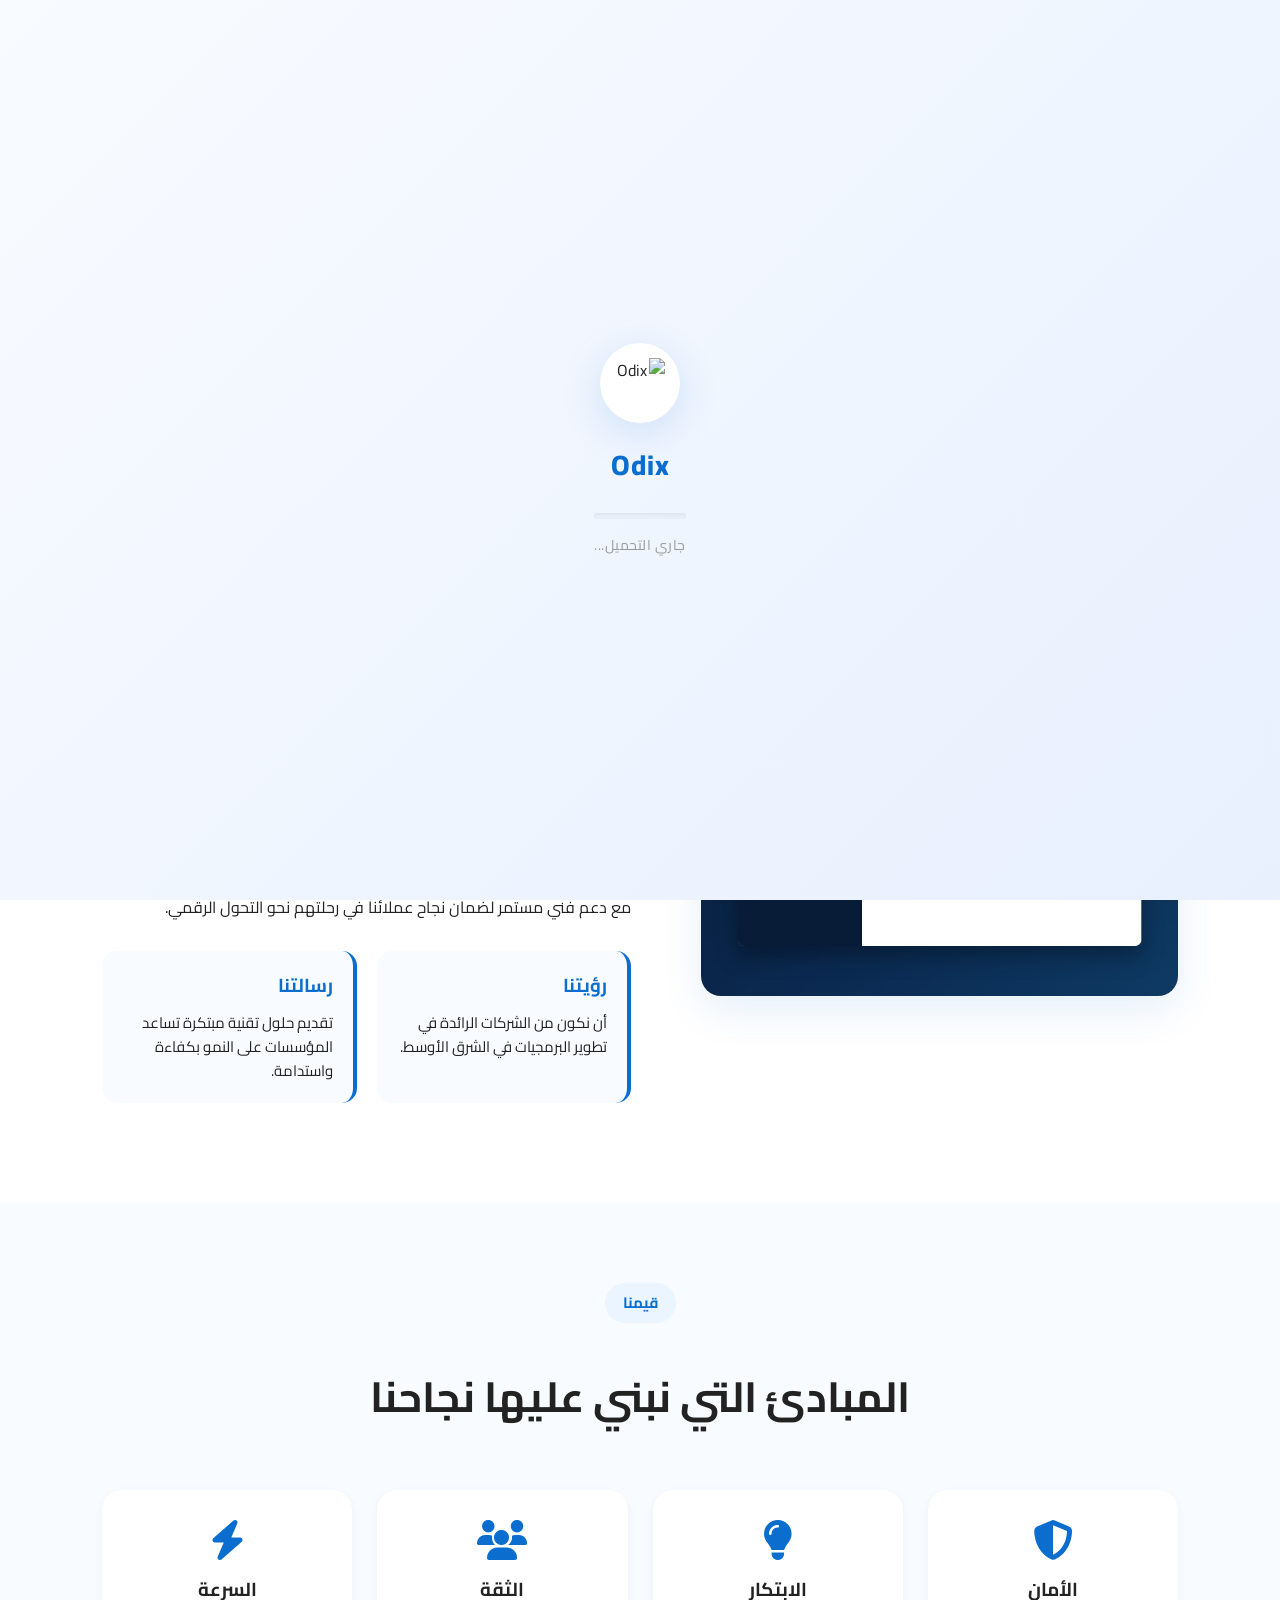
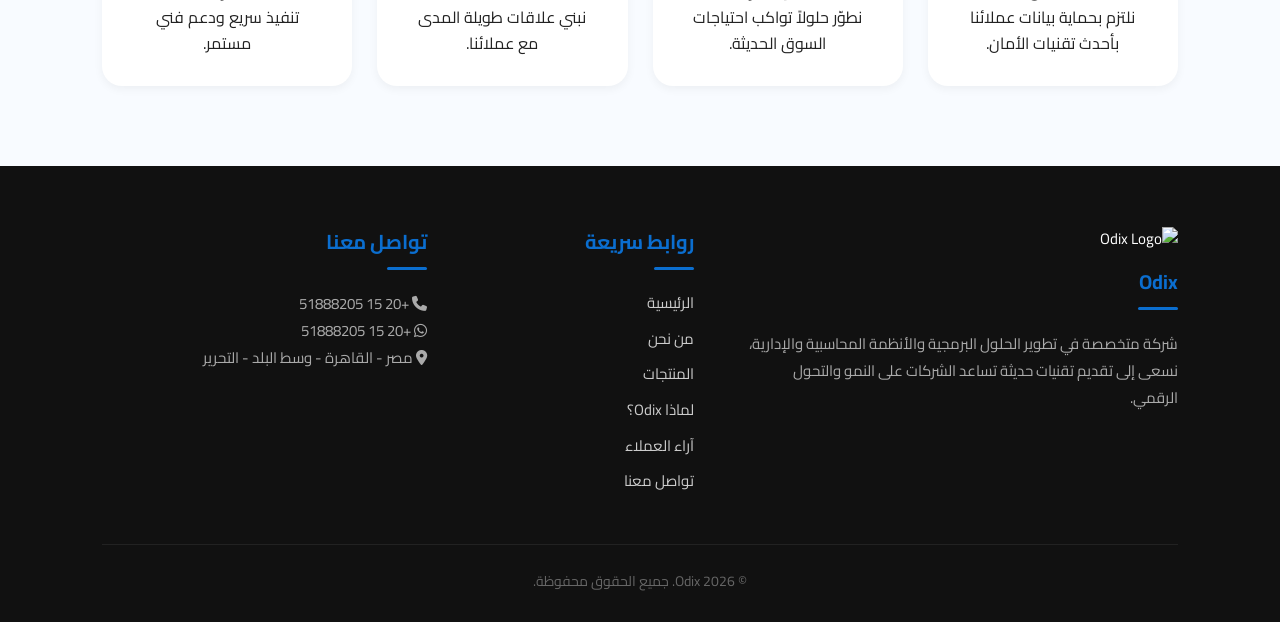
==== commit 6c3c4508: "Initial commit" ====
--- a/about.html
+++ b/about.html
@@ -6,19 +6,19 @@
     <meta name="viewport" content="width=device-width, initial-scale=1.0">
     
     <!-- SEO Tags -->
-    <meta name="description" content="Sky Soft شركة متخصصة في تطوير الأنظمة المحاسبية والإدارية وحلول ERP وCRM ونقاط البيع، لمساعدة الشركات على إدارة أعمالها بكفاءة.">
-    <meta name="keywords" content="Sky Soft, برامج محاسبة, ERP, CRM, POS, برامج شركات, حلول برمجية, برامج إدارية">
-    <meta name="author" content="Sky Soft">
+    <meta name="description" content="Odix شركة متخصصة في تطوير الأنظمة المحاسبية والإدارية وحلول ERP وCRM ونقاط البيع، لمساعدة الشركات على إدارة أعمالها بكفاءة.">
+    <meta name="keywords" content="Odix, برامج محاسبة, ERP, CRM, POS, برامج شركات, حلول برمجية, برامج إدارية">
+    <meta name="author" content="Odix">
     <meta name="robots" content="index, follow">
     <meta name="theme-color" content="#0b6ecf">
     <link rel="icon" href="favicon.ico">
-    <link rel="canonical" href="https://engroaa.github.io/skysoft-ERP/about.html">
-
-    <meta property="og:title" content="من نحن | Sky Soft">
-    <meta property="og:description" content="تعرف على قصة نجاح Sky Soft ورؤيتنا في تطوير الحلول البرمجية الذكية.">
+    <link rel="canonical" href="https://engroaa.github.io/odix/about.html">
+
+    <meta property="og:title" content="من نحن | Odix">
+    <meta property="og:description" content="تعرف على قصة نجاح Odix ورؤيتنا في تطوير الحلول البرمجية الذكية.">
     <meta property="og:type" content="website">
-    <meta property="og:image" content="https://engroaa.github.io/skysoft-ERP/images/og-image.jpg">
-    <meta property="og:url" content="https://engroaa.github.io/skysoft-ERP/about.html">
+    <meta property="og:image" content="https://engroaa.github.io/odix/images/og-image.jpg">
+    <meta property="og:url" content="https://engroaa.github.io/odix/about.html">
     <meta property="og:locale" content="ar_EG">
     <meta name="twitter:card" content="summary_large_image">
 
@@ -31,10 +31,10 @@
     <link rel="stylesheet" href="css/style.css">
     <link rel="stylesheet" href="css/responsive.css">
 
-    <link rel="preload" href="images/about-story.jpg" as="image">
+    <link rel="preload" href="images/about.jpg" as="image">
     <link rel="preload" href="favicon.ico" as="image">
 
-    <title>من نحن | Sky Soft</title>
+    <title>من نحن | Odix</title>
 </head>
 
 <body>
@@ -45,9 +45,9 @@
 <div id="loader">
     <div class="loader-container">
         <div class="loader-logo">
-            <img src="images/logo-icon.png" alt="Sky Soft">
-        </div>
-        <h2 class="loader-title">Sky Soft</h2>
+            <img src="images/odix_symbol.png" alt="Odix">
+        </div>
+        <h2 class="loader-title">Odix</h2>
         <div class="loader-bar-wrapper">
             <div class="loader-bar">
                 <div class="loader-bar-fill"></div>
@@ -62,7 +62,7 @@
 <div id="progress-bar"></div>
 
 <!-- ============================================ -->
-<!-- 3. SKY ASSISTANT (البوت التفاعلي) -->
+<!-- 3. Odix ASSISTANT (البوت التفاعلي) -->
 <!-- ============================================ -->
 <div class="sky-assistant">
     <button class="assistant-btn" id="assistantBtn">
@@ -72,13 +72,13 @@
 
 <div class="assistant-popup" id="assistantPopup">
     <div class="assistant-header">
-        <h3>🤖 Sky Assistant</h3>
+        <h3>🤖 Odix Assistant</h3>
         <button id="closeAssistant">
             <i class="fa-solid fa-xmark"></i>
         </button>
     </div>
     <div class="assistant-body">
-        <p class="assistant-greeting">👋 أهلاً بك في Sky Assistant</p>
+        <p class="assistant-greeting">👋 أهلاً بك في Odix Assistant</p>
         <p class="assistant-sub">اختر سؤالك من القائمة للحصول على الإجابة:</p>
         
         <!-- القائمة المنسدلة -->
@@ -88,7 +88,7 @@
                 <i class="fa-solid fa-chevron-down"></i>
             </button>
             <ul class="assistant-dropdown-menu" id="dropdownMenu">
-                <li data-value="q1">ما هي الخدمات التي تقدمها Sky Soft؟</li>
+                <li data-value="q1">ما هي الخدمات التي تقدمها Odix؟</li>
                 <li data-value="q2">هل توفرون دعماً فنياً؟</li>
                 <li data-value="q3">هل يمكن تخصيص الأنظمة؟</li>
                 <li data-value="q4">كيف يمكنني التواصل مع فريق الدعم الفني؟</li>
@@ -111,7 +111,7 @@
         <div class="assistant-divider"></div>
 
         <p class="assistant-contact-text">📞 لم تجد إجابة؟ تواصل معنا مباشرة:</p>
-        <a href="https://wa.me/201551888205?text=السلام عليكم، أرغب في الاستفسار عن خدمات Sky Soft."
+        <a href="https://wa.me/201551888205?text=السلام عليكم، أرغب في الاستفسار عن خدمات Odix."
            target="_blank"
            class="assistant-whatsapp">
             <i class="fa-brands fa-whatsapp"></i>
@@ -123,8 +123,8 @@
 <header>
     <nav class="navbar">
         <a href="index.html" class="logo">
-            <img src="images/logo-icon.png" alt="Sky Soft Logo">
-            <span>Sky Soft</span>
+            <img src="images/odix_symbol.png" alt="Odix Logo">
+            <span>Odix</span>
         </a>
         <div class="menu-toggle" id="menuToggle">
             <i class="fa-solid fa-bars"></i>
@@ -132,13 +132,12 @@
         <ul class="nav-links">
             <li><a href="index.html">الرئيسية</a></li>
             <li><a href="about.html" class="active">من نحن</a></li>
-            <li><a href="Services.html">الخدمات</a></li>
             <li><a href="products.html">المنتجات</a></li>
-            <li><a href="WhyUs.html">لماذا Sky Soft؟</a></li>
+            <li><a href="WhyUs.html">لماذا Odix؟</a></li>
             <li><a href="Testimonials.html">آراء العملاء</a></li>
             <li><a href="contact.html">تواصل معنا</a></li>
         </ul>
-        <a href="https://wa.me/201551888205?text=السلام عليكم، أرغب في طلب استشارة بخصوص خدمات Sky Soft." 
+        <a href="https://wa.me/201551888205?text=السلام عليكم، أرغب في طلب استشارة بخصوص خدمات Odix." 
            target="_blank" 
            class="btn">اطلب استشارة</a>
     </nav>
@@ -162,12 +161,12 @@
 
 <section class="about reveal">
     <div class="about-image">
-        <img src="images/about-story.jpg" alt="فريق عمل Sky Soft">
+        <img src="images/about.jpg" alt="فريق عمل Odix">
     </div>
     <div class="about-content">
         <span class="section-title">قصتنا</span>
         <h2>نبني حلولاً تساعد الشركات على العمل بذكاء</h2>
-        <p>في Sky Soft نؤمن بأن نجاح أي مؤسسة يبدأ من وجود نظام قوي لإدارة أعمالها. لذلك نعمل على تطوير أنظمة محاسبية وإدارية حديثة تساعد الشركات على تنظيم عملياتها واتخاذ قرارات أفضل اعتمادًا على بيانات دقيقة.</p>
+        <p>في Odix نؤمن بأن نجاح أي مؤسسة يبدأ من وجود نظام قوي لإدارة أعمالها. لذلك نعمل على تطوير أنظمة محاسبية وإدارية حديثة تساعد الشركات على تنظيم عملياتها واتخاذ قرارات أفضل اعتمادًا على بيانات دقيقة.</p>
         <p>نسعى دائمًا إلى تقديم حلول تجمع بين سهولة الاستخدام، الأداء العالي، والأمان، مع دعم فني مستمر لضمان نجاح عملائنا في رحلتهم نحو التحول الرقمي.</p>
         
         <div class="story-boxes" style="display: grid; grid-template-columns: 1fr 1fr; gap: 20px; margin-top: 30px;">
@@ -220,8 +219,8 @@
         <!-- العمود 1: الشعار ووصف الشركة -->
         <div class="footer-col">
             <a href="index.html" style="text-decoration: none; color: inherit;">
-                <img src="images/logo-icon.png" alt="Sky Soft Logo" class="footer-logo">
-                <h3>Sky Soft</h3>
+                <img src="images/odix_symbol.png" alt="Odix Logo" class="footer-logo">
+                <h3>Odix</h3>
             </a>
             <p>شركة متخصصة في تطوير الحلول البرمجية والأنظمة المحاسبية والإدارية، نسعى إلى تقديم تقنيات حديثة تساعد الشركات على النمو والتحول الرقمي.</p>
         </div>
@@ -232,9 +231,8 @@
             <ul>
                 <li><a href="index.html">الرئيسية</a></li>
                 <li><a href="about.html">من نحن</a></li>
-                <li><a href="Services.html">الخدمات</a></li>
                 <li><a href="products.html">المنتجات</a></li>
-                <li><a href="WhyUs.html">لماذا Sky Soft؟</a></li>
+                <li><a href="WhyUs.html">لماذا Odix؟</a></li>
                 <li><a href="Testimonials.html">آراء العملاء</a></li>
                 <li><a href="contact.html">تواصل معنا</a></li>
             </ul>
@@ -244,13 +242,13 @@
         <div class="footer-col">
             <h3>تواصل معنا</h3>
             <p><i class="fa-solid fa-phone"></i> <a href="tel:+201551888205" style="color: inherit; text-decoration: none;">+20 15 51888205</a></p>
-            <p><i class="fa-brands fa-whatsapp"></i> <a href="https://wa.me/201551888205?text=السلام عليكم، أرغب في الاستفسار عن خدمات Sky Soft." target="_blank" style="color: inherit; text-decoration: none;">+20 15 51888205</a></p>
+            <p><i class="fa-brands fa-whatsapp"></i> <a href="https://wa.me/201551888205?text=السلام عليكم، أرغب في الاستفسار عن خدمات Odix." target="_blank" style="color: inherit; text-decoration: none;">+20 15 51888205</a></p>
             <p><i class="fa-solid fa-location-dot"></i> مصر - القاهرة - وسط البلد - التحرير</p>
         </div>
     </div>
     <hr>
     <div class="copyright">
-        © <span id="year"></span> Sky Soft. جميع الحقوق محفوظة.
+        © <span id="year"></span> Odix. جميع الحقوق محفوظة.
     </div>
 </footer>
 
--- a/css/style.css
+++ b/css/style.css
@@ -693,7 +693,7 @@
 }
 
 /*==========================
-        13. SKY ASSISTANT
+        13. Odix ASSISTANT
 ==========================*/
 .sky-assistant {
     position: fixed;
--- a/css/responsive.css
+++ b/css/responsive.css
@@ -441,7 +441,7 @@
         max-width: 90%;
     }
 
-    /* ---- SKY ASSISTANT ---- */
+    /* ---- Odix ASSISTANT ---- */
     .sky-assistant {
         bottom: 20px;
         left: 20px;
@@ -648,7 +648,7 @@
         font-size: 14px;
     }
 
-    /* ---- SKY ASSISTANT ---- */
+    /* ---- Odix ASSISTANT ---- */
     .sky-assistant {
         bottom: 15px;
         left: 15px;
